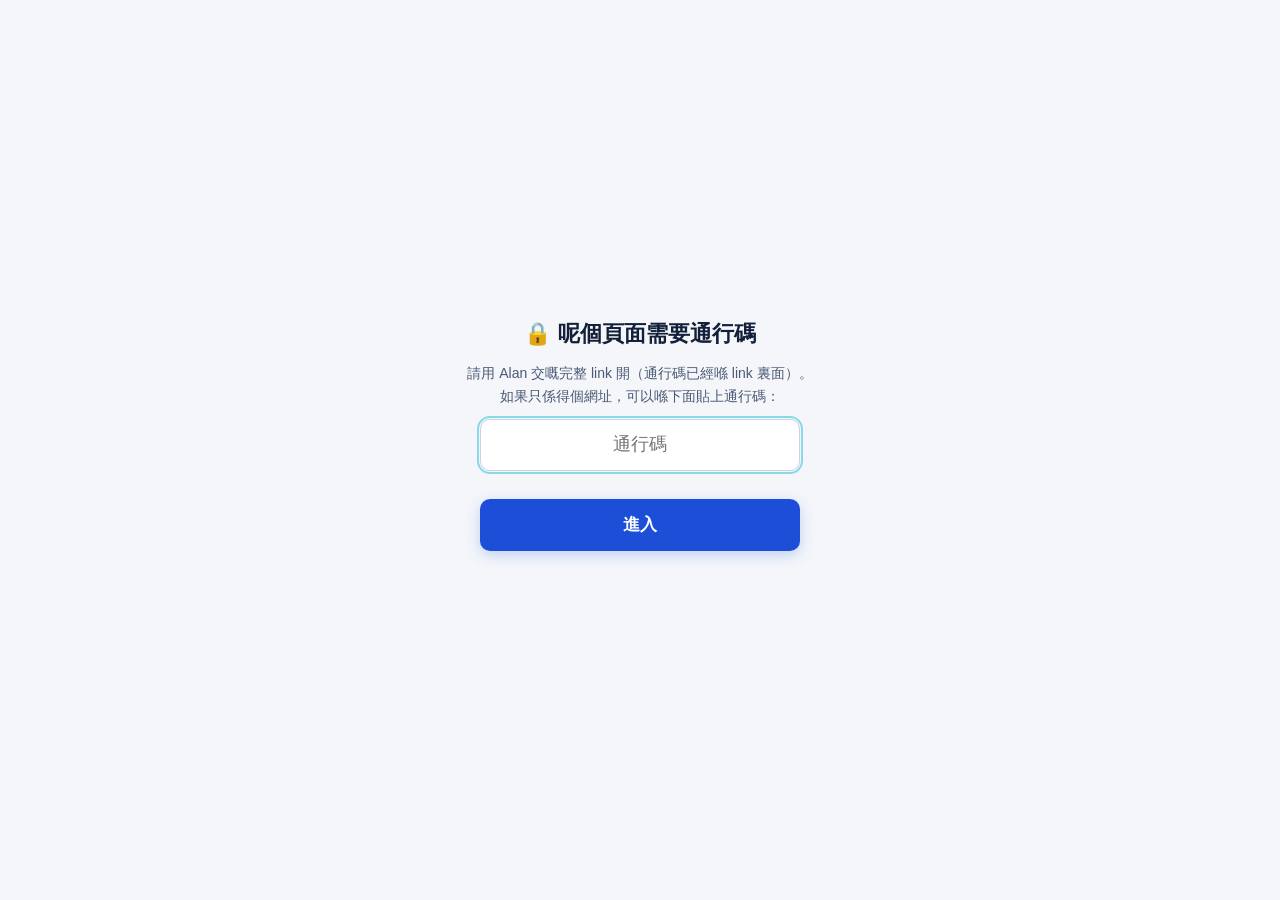
==== enter.html @ c5b7a1b3 "回復返之前：名單放返入 data.js" ====
<!DOCTYPE html>
<html lang="zh-HK">
<head>
<meta charset="utf-8">
<meta name="robots" content="noindex, nofollow">
<meta name="viewport" content="width=device-width, initial-scale=1, viewport-fit=cover, maximum-scale=1">
<title>Sparkle Q4 遊戲 — 入數</title>
<link rel="stylesheet" href="style.css?v=11">
</head>
<body>
<div class="wrap">

  <header class="top">
    <h1>🏁 Sparkle Q4 遊戲</h1>
    <div class="sub">填名 → 填分 → 提交</div>
    <div class="pill">終點線：<b id="finishTxt">—</b> 分</div>
  </header>

  <div class="card">
    <label class="lbl" for="who">① 揀返你個名</label>
    <select id="who"></select>

    <label class="lbl" for="pts">② 填今次拎到幾多分</label>
    <input class="big" id="pts" type="text" inputmode="numeric" pattern="[0-9\-]*" placeholder="0" autocomplete="off">
    <div class="hint">累加落總分 · 可以輸入負數扣分</div>

    <button id="submit">提交 →</button>
    <div class="err" id="err"></div>
  </div>

  <div class="card">
    <h2 class="sec">我最近入嘅數</h2>
    <div class="done-list" id="myLog"></div>
  </div>

  <footer class="foot">分數存喺本機瀏覽器</footer>
</div>

<nav class="tabbar">
  <div class="inner">
    <button class="ghost" id="navBoard">🏁 衝線頁</button>
    <button class="ghost active" id="navEnter">✍️ 入數</button>
  </div>
</nav>

<script src="data.js?v=12"></script>
<script>
const $ = (s) => document.querySelector(s);

function fillSelect() {
  const sel = $("#who");
  const list = curRoster();
  const cur = sel.value;
  sel.innerHTML = '<option value="">— 揀你個名 —</option>' +
    list.map((n) => '<option value="' + n + '">' + n + "</option>").join("");
  if (list.includes(cur)) sel.value = cur;
}

function err(msg) {
  $("#err").textContent = msg;
  $("#err").style.display = "block";
}

function renderMyLog() {
  const name = $("#who").value;
  const box = $("#myLog");
  if (!name) { box.innerHTML = '<div class="empty">揀返你個名就見到。</div>'; return; }
  const log = curLog().filter((e) => e.name === name).slice(0, 8);
  if (!log.length) { box.innerHTML = '<div class="empty">未有記錄。</div>'; return; }
  box.innerHTML = log.map((e) => {
    const sign = e.points >= 0 ? "+" : "";
    return "<div><span>" + fmtTime(e.time) + "</span><span>" + sign + fmt(e.points) + "</span></div>";
  }).join("");
}

function go() {
  const name = $("#who").value;
  location.href = "index.html" + (name ? "?me=" + encodeURIComponent(name) : "");
}

function submit(name, pts) {
  // 有共用後端：送去 Google Sheet，輪詢到確認為先跳轉
  if (API) {
    const before = (REMOTE && REMOTE.scores[name]) || 0;
    $("#pts").value = "";
    apiAdd(name, pts).then(() => pollUntil(name, before + pts, 0));
  } else {
    addScore(name, pts);
    go();
  }
}

// 最多等 20 秒等 Google 寫入；失敗要講，唔可以靜靜哋當成功
async function pollUntil(name, want, tries) {
  if (tries > 20) return failSubmit();
  const d = await apiGet();
  const got = d && d.scores ? Number(d.scores[name]) || 0 : 0;
  if (got >= want) {
    REMOTE = { roster: d.roster || [], scores: d.scores || {}, log: d.log || [] };
    try {
      sessionStorage.setItem("q4_boot", JSON.stringify(REMOTE));
    } catch (e) {}
    return go();
  }
  await new Promise((r) => setTimeout(r, 1000));
  pollUntil(name, want, tries + 1);
}

function failSubmit() {
  const b = $("#submit");
  b.disabled = false;
  b.textContent = "提交 →";
  err("提交唔到，請檢查網絡再試一次。");
}

function init() {
  $("#finishTxt").textContent = fmt(FINISH);
  fillSelect();
  $("#who").addEventListener("change", renderMyLog);
  renderMyLog();
  if (API) syncRemote().then(() => { fillSelect(); renderMyLog(); });

  $("#pts").addEventListener("input", (e) => {
    e.target.value = e.target.value.replace(/[^\d\-]/g, "");
  });

  $("#submit").addEventListener("click", () => {
    $("#err").style.display = "none";
    const name = $("#who").value;
    const v = $("#pts").value.trim();
    if (!name) return err("請先揀返你個名。");
    if (v === "" || isNaN(Number(v))) return err("請輸入分數。");
    if (Number(v) === 0) return err("分數唔可以係 0。");
    $("#submit").disabled = true;
    $("#submit").textContent = "提交緊…";
    submit(name, Number(v));
  });

  $("#pts").addEventListener("keydown", (e) => { if (e.key === "Enter") $("#submit").click(); });
  $("#navBoard").addEventListener("click", go);
  $("#navEnter").addEventListener("click", (e) => e.preventDefault());

  window.addEventListener("storage", () => { fillSelect(); renderMyLog(); });
}

if (gateInit()) init();
</script>
</body>
</html>
---- style.css ----
/* ============================================================
   Q4 衝線競賽 — 手機優先 · 淺色主題
   ============================================================ */

:root {
  --bg: #eef2f8;
  --panel: #ffffff;
  --panel2: #f7f9fd;
  --line: #dfe6f0;
  --txt: #16203a;
  --dim: #5a6a85;
  --lane: #e6ecf6;
  --c1: #2563eb;
  --c2: #06b6d4;
  --gold: #d97706;
  --goldbg: #fef3c7;
  --bluebg: #dbeafe;
  --tap: 52px;
  --shadow: 0 1px 3px rgba(22, 32, 58, .06), 0 6px 18px rgba(22, 32, 58, .05);
}

* { box-sizing: border-box; -webkit-tap-highlight-color: transparent; }

html { -webkit-text-size-adjust: 100%; }

body {
  margin: 0;
  background: var(--bg);
  color: var(--txt);
  font-family: "Noto Sans HK", "PingFang HK", -apple-system, "Microsoft JhengHei", "Segoe UI", sans-serif;
  min-height: 100dvh;
  padding: 14px 12px 96px;
  font-size: 16px;
  line-height: 1.5;
}

.wrap { max-width: 560px; margin: 0 auto; }

/* ---------- 頂部 ---------- */
header.top { text-align: center; margin-bottom: 14px; }
header.top h1 { margin: 0 0 4px; font-size: 23px; letter-spacing: .5px; color: #0f172a; }
header.top .sub { color: var(--dim); font-size: 13px; }

.pill {
  display: inline-block; margin-top: 9px;
  padding: 7px 14px; border-radius: 999px;
  background: #fff;
  border: 1px solid var(--line);
  font-size: 13px;
  box-shadow: var(--shadow);
}
.pill b { color: var(--gold); }

.card {
  background: var(--panel);
  border: 1px solid var(--line);
  border-radius: 16px;
  padding: 16px;
  margin-bottom: 14px;
  box-shadow: var(--shadow);
}

h2.sec {
  font-size: 14px; color: var(--dim); font-weight: 700;
  margin: 0 0 10px; letter-spacing: .5px;
}

/* ---------- 統計 ---------- */
.stats { display: grid; grid-template-columns: 1fr 1fr; gap: 10px; }
.stat {
  background: var(--panel2); border: 1px solid var(--line);
  border-radius: 14px; padding: 12px;
}
.stat.wide { grid-column: 1 / -1; }
.stat .k { color: var(--dim); font-size: 12px; }
.stat .v { font-size: 22px; font-weight: 800; margin-top: 3px; font-variant-numeric: tabular-nums; }
.stat .v.sm { font-size: 14px; line-height: 1.5; }
.stat .v.gold { color: var(--gold); }

/* 頭三名 */
.podium { display: grid; gap: 6px; margin-top: 2px; }
.pod {
  display: flex; align-items: center; gap: 8px;
  font-size: 14px; font-weight: 700;
}
.pod .m { width: 20px; flex: 0 0 20px; }
.pod .n { flex: 1 1 auto; overflow: hidden; text-overflow: ellipsis; white-space: nowrap; }
.pod .s { font-variant-numeric: tabular-nums; color: var(--dim); font-weight: 700; font-size: 13px; }
.pod.p1 .n { color: var(--gold); }
.pod.p1 .s { color: var(--gold); }
.pod.empty .n, .pod.empty .s { color: #b3bdd0; font-weight: 500; }

/* ---------- 團隊總進度 ---------- */
.team .bar {
  height: 30px; border-radius: 10px; overflow: hidden; position: relative;
  background: repeating-linear-gradient(90deg, var(--lane) 0 18px, #eef2f8 18px 36px);
  border: 1px solid var(--line);
}
.team .bar .fill {
  position: absolute; top: 0; left: 0; bottom: 0;
  background: linear-gradient(90deg, var(--c1), var(--c2), var(--gold));
  transition: width .6s ease;
}
.team .meta { display: flex; justify-content: space-between; font-size: 12px; color: var(--dim); margin-top: 7px; }
.team .meta b { color: var(--txt); }
.team .meta b.g { color: var(--gold); }

/* ---------- 緊湊總覽 ---------- */
.legend {
  display: flex; justify-content: space-between; align-items: center;
  font-size: 10px; color: var(--dim); margin: 0 2px 8px;
}
.legend .fin { color: #475569; }

.ovrow {
  display: flex; align-items: center; gap: 8px;
  padding: 7px 10px;
  background: var(--panel2); border: 1px solid var(--line);
  border-radius: 11px; margin-bottom: 6px;
}
.ovrow.me { box-shadow: 0 0 0 2px var(--c2) inset; }
.ovrow .rank { width: 22px; height: 22px; flex: 0 0 22px; font-size: 11px; border-radius: 7px; }
.ovrow .nm { flex: 0 0 74px; font-size: 13px; }
.ovrow .t { flex: 1 1 auto; min-width: 60px; }
.ovrow .t .track { height: 14px; }
.ovrow .t .flag { display: none; }
.ovrow .t .finish { top: -3px; bottom: -3px; }
.ovrow .t .finish::before { border-left-width: 2px; border-left-color: #64748b; }
.ovrow .t .runner .dot { width: 10px; height: 10px; box-shadow: 0 0 0 2px rgba(255, 255, 255, .9); }
.ovrow .val {
  flex: 0 0 66px; text-align: right;
  font-size: 13px; font-weight: 800; font-variant-numeric: tabular-nums;
}
.ovrow .val.passed { color: var(--gold); }
.ovrow .val small { display: block; font-size: 9px; font-weight: 700; color: #6b7a92; }

/* ---------- 榜單行 ---------- */
.row {
  background: var(--panel2);
  border: 1px solid var(--line);
  border-radius: 14px;
  padding: 11px 13px;
  margin-bottom: 9px;
}
.row.top1 { border-color: #f0c674; background: #fffdf7; }
.row.me { box-shadow: 0 0 0 2px var(--c2) inset; }

.rname { display: flex; align-items: center; gap: 10px; margin-bottom: 8px; }
.rank {
  width: 30px; height: 30px; flex: 0 0 30px; border-radius: 9px;
  display: grid; place-items: center; font-weight: 800; font-size: 13px;
  background: #fff; border: 1px solid var(--line); color: var(--dim);
}
.rank.r1 { background: #fbbf24; color: #422006; border-color: #f59e0b; }
.rank.r2 { background: #e2e8f0; color: #1e293b; border-color: #cbd5e1; }
.rank.r3 { background: #fdba74; color: #431407; border-color: #fb923c; }

.nm { font-weight: 700; font-size: 16px; flex: 1 1 auto; overflow: hidden; text-overflow: ellipsis; white-space: nowrap; }
.nm .badge {
  margin-left: 6px; font-size: 10px; font-weight: 700;
  padding: 2px 7px; border-radius: 999px;
  background: var(--goldbg); color: var(--gold);
  border: 1px solid #fcd34d; vertical-align: middle;
}
.nm .mytag {
  margin-left: 6px; font-size: 10px; font-weight: 700; padding: 2px 7px;
  border-radius: 999px; background: var(--bluebg); color: #1d4ed8;
  border: 1px solid #bfdbfe; vertical-align: middle;
}

.rnums { display: flex; align-items: baseline; justify-content: space-between; }
.score { font-size: 21px; font-weight: 800; font-variant-numeric: tabular-nums; }
.score .u { font-size: 12px; color: var(--dim); font-weight: 600; margin-left: 3px; }
.gap { font-size: 13px; text-align: right; font-variant-numeric: tabular-nums; }
.gap.behind { color: #1d4ed8; }
.gap.passed { color: var(--gold); font-weight: 800; }
.gap .sub { display: block; font-size: 11px; color: #6b7a92; font-weight: 600; }

/* ---------- 跑道 ---------- */
.trackwrap { margin-top: 10px; }
.track { position: relative; height: 22px; }
.lane {
  position: absolute; inset: 0; border-radius: 8px; overflow: hidden;
  background: repeating-linear-gradient(90deg, var(--lane) 0 18px, #eef2f8 18px 36px);
  border: 1px solid var(--line);
}
.fill {
  position: absolute; top: 0; left: 0; bottom: 0;
  background: linear-gradient(90deg, var(--c1), var(--c2));
  transition: width .6s ease;
}
.track.passed .fill { background: linear-gradient(90deg, var(--c1) 0%, var(--c2) 45%, var(--gold) 100%); }
.finish { position: absolute; top: -6px; bottom: -6px; width: 0; }
.finish::before { content: ""; position: absolute; top: 0; bottom: 0; left: -1px; border-left: 3px dashed #475569; }
.flag { position: absolute; top: -17px; left: -9px; font-size: 13px; }
.runner { position: absolute; top: 50%; }
.runner .dot {
  position: absolute; transform: translate(-50%, -50%);
  width: 13px; height: 13px; border-radius: 50%; background: #1e293b;
  box-shadow: 0 0 0 2px rgba(255, 255, 255, .95), 0 1px 3px rgba(0, 0, 0, .2);
  transition: left .6s ease;
}
.scalebar { display: flex; justify-content: space-between; font-size: 10px; color: #6b7a92; font-weight: 600; margin-top: 5px; }

/* ---------- 表單 ---------- */
label.lbl { display: block; font-size: 13px; color: var(--dim); margin: 14px 0 6px; }
select, input, textarea {
  width: 100%; padding: 15px 14px;
  background: #fff; color: var(--txt);
  border: 1px solid var(--line); border-radius: 14px;
  font-size: 17px; font-family: inherit;
  min-height: var(--tap);
  -webkit-appearance: none; appearance: none;
}
select {
  background-image: url("data:image/svg+xml;utf8,<svg xmlns='http://www.w3.org/2000/svg' viewBox='0 0 24 24' fill='%235a6a85'><path d='M7 10l5 5 5-5z'/></svg>");
  background-repeat: no-repeat; background-position: right 12px center; background-size: 22px;
  padding-right: 40px;
}
select:focus, input:focus { outline: 2px solid rgba(6, 182, 212, .45); outline-offset: 1px; }
input.big { font-size: 30px; font-weight: 800; letter-spacing: .5px; text-align: center; }
.hint { font-size: 12px; color: var(--dim); margin-top: 7px; text-align: center; }
.err { color: #dc2626; font-size: 14px; margin-top: 10px; text-align: center; display: none; }

button {
  width: 100%; min-height: var(--tap); margin-top: 16px; padding: 15px;
  font-size: 17px; font-weight: 800; font-family: inherit;
  color: #fff; background: linear-gradient(90deg, var(--c2), var(--c1));
  border: 0; border-radius: 14px; cursor: pointer;
  box-shadow: 0 4px 14px rgba(37, 99, 235, .25);
}
button:active { transform: scale(.985); filter: brightness(1.05); }
button:disabled { opacity: .6; }
button.ghost {
  background: #fff; color: var(--dim);
  border: 1px solid var(--line); font-size: 14px; padding: 12px; margin-top: 0; font-weight: 600;
  box-shadow: none;
}
.btnrow { display: flex; gap: 10px; margin-top: 12px; }
.btnrow button { flex: 1 1 0; margin-top: 0; }

/* 底部固定導航 */
.tabbar {
  position: fixed; left: 0; right: 0; bottom: 0; z-index: 20;
  padding: 10px 12px calc(10px + env(safe-area-inset-bottom));
  background: rgba(255, 255, 255, .95);
  backdrop-filter: blur(10px);
  border-top: 1px solid var(--line);
}
.tabbar .inner { max-width: 560px; margin: 0 auto; display: flex; gap: 10px; }
.tabbar button { margin-top: 0; }
.tabbar button.active { color: #1d4ed8; border-color: #bfdbfe; background: var(--bluebg); }

/* ---------- 記錄 ---------- */
.done-list div {
  display: flex; justify-content: space-between;
  padding: 9px 0; border-bottom: 1px dashed var(--line);
  font-size: 14px; color: var(--dim);
}
.done-list div:last-child { border-bottom: 0; }
.empty { color: #7b879b; font-size: 13px; text-align: center; padding: 14px 0; }

footer.foot { text-align: center; color: #7b879b; font-size: 11px; margin-top: 18px; }
a { color: var(--c1); }

.roster-edit { display: flex; gap: 8px; margin-top: 10px; }
.roster-edit input { font-size: 15px; padding: 12px; min-height: 46px; }
.roster-edit button { width: auto; margin: 0; padding: 12px 16px; font-size: 15px; min-height: 46px; }
.tags { display: flex; flex-wrap: wrap; gap: 8px; margin-top: 12px; }
.tag {
  display: inline-flex; align-items: center; gap: 6px;
  background: #fff; border: 1px solid var(--line);
  border-radius: 999px; padding: 7px 6px 7px 13px; font-size: 14px;
}
.tag button {
  all: unset; cursor: pointer; color: var(--dim);
  font-size: 14px; padding: 6px 9px; border-radius: 999px; min-height: 0;
}
.tag button:active { background: #fee2e2; color: #dc2626; }

table.log { width: 100%; border-collapse: collapse; font-size: 13px; }
table.log th, table.log td { padding: 9px 4px; text-align: left; border-bottom: 1px solid var(--line); }
table.log th { color: var(--dim); font-weight: 600; }
table.log td.n, table.log th.n { text-align: right; font-variant-numeric: tabular-nums; }
tr.pos td.n { color: #047857; font-weight: 700; }
tr.neg td.n { color: #dc2626; }

/* ---------- 大螢幕 ---------- */
@media (min-width: 720px) {
  .wrap { max-width: 720px; }
  body { padding: 24px 16px 40px; }
  .stats { grid-template-columns: 1fr 1fr; }
  .stat.wide { grid-column: auto; }
  .tabbar { display: none; }
  header.top h1 { font-size: 28px; }
}

/* ---------- 通行碼閘門 ---------- */
body.gated .wrap, body.gated .tabbar { display: none !important; }
.gatebox {
  position: fixed; inset: 0; z-index: 9999;
  background: #f4f6fa; color: #12203a;
  display: flex; flex-direction: column; align-items: center; justify-content: center;
  gap: 12px; padding: 24px; text-align: center;
}
.gatetitle { font-size: 22px; font-weight: 800; }
.gatesub { font-size: 14px; line-height: 1.6; color: #4a5a75; max-width: 420px; }
.gatebox input {
  width: 100%; max-width: 320px; font-size: 18px; padding: 12px 14px;
  border: 1px solid #c9d3e2; border-radius: 10px; text-align: center;
}
.gatebox button {
  width: 100%; max-width: 320px; padding: 13px 16px; font-size: 17px; font-weight: 700;
  border: 0; border-radius: 10px; background: #1d4ed8; color: #fff; cursor: pointer;
}
.gateerr { color: #b91c1c; font-size: 14px; min-height: 20px; }
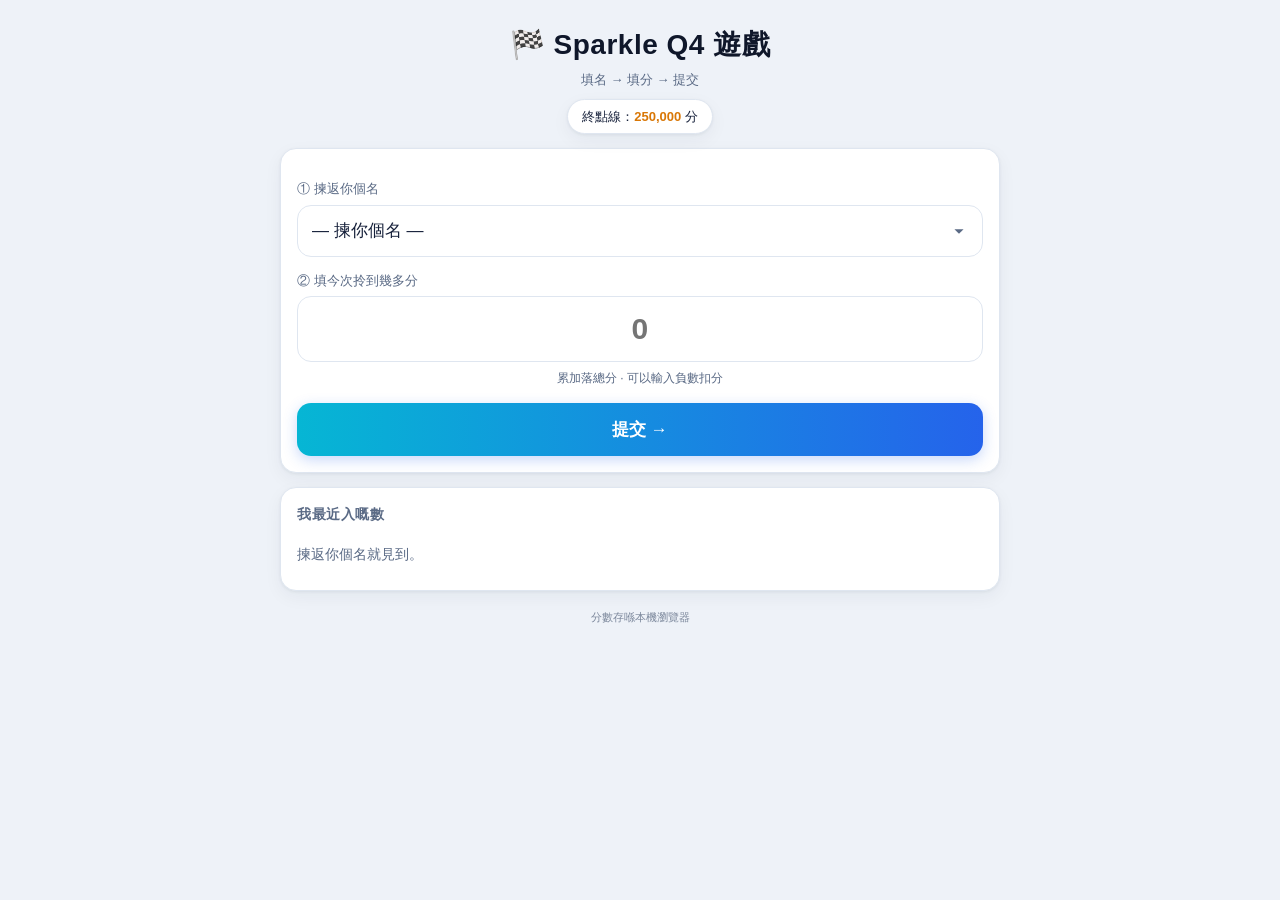
==== commit c61e83ef: "回復：拎走通行碼閘門，網站公開直接入" ====
--- a/enter.html
+++ b/enter.html
@@ -2,10 +2,9 @@
 <html lang="zh-HK">
 <head>
 <meta charset="utf-8">
-<meta name="robots" content="noindex, nofollow">
 <meta name="viewport" content="width=device-width, initial-scale=1, viewport-fit=cover, maximum-scale=1">
 <title>Sparkle Q4 遊戲 — 入數</title>
-<link rel="stylesheet" href="style.css?v=11">
+<link rel="stylesheet" href="style.css?v=13">
 </head>
 <body>
 <div class="wrap">
@@ -43,7 +42,7 @@
   </div>
 </nav>
 
-<script src="data.js?v=12"></script>
+<script src="data.js?v=13"></script>
 <script>
 const $ = (s) => document.querySelector(s);
 
@@ -143,7 +142,7 @@
   window.addEventListener("storage", () => { fillSelect(); renderMyLog(); });
 }
 
-if (gateInit()) init();
+init();
 </script>
 </body>
 </html>
--- a/style.css
+++ b/style.css
@@ -294,23 +294,3 @@
   .tabbar { display: none; }
   header.top h1 { font-size: 28px; }
 }
-
-/* ---------- 通行碼閘門 ---------- */
-body.gated .wrap, body.gated .tabbar { display: none !important; }
-.gatebox {
-  position: fixed; inset: 0; z-index: 9999;
-  background: #f4f6fa; color: #12203a;
-  display: flex; flex-direction: column; align-items: center; justify-content: center;
-  gap: 12px; padding: 24px; text-align: center;
-}
-.gatetitle { font-size: 22px; font-weight: 800; }
-.gatesub { font-size: 14px; line-height: 1.6; color: #4a5a75; max-width: 420px; }
-.gatebox input {
-  width: 100%; max-width: 320px; font-size: 18px; padding: 12px 14px;
-  border: 1px solid #c9d3e2; border-radius: 10px; text-align: center;
-}
-.gatebox button {
-  width: 100%; max-width: 320px; padding: 13px 16px; font-size: 17px; font-weight: 700;
-  border: 0; border-radius: 10px; background: #1d4ed8; color: #fff; cursor: pointer;
-}
-.gateerr { color: #b91c1c; font-size: 14px; min-height: 20px; }
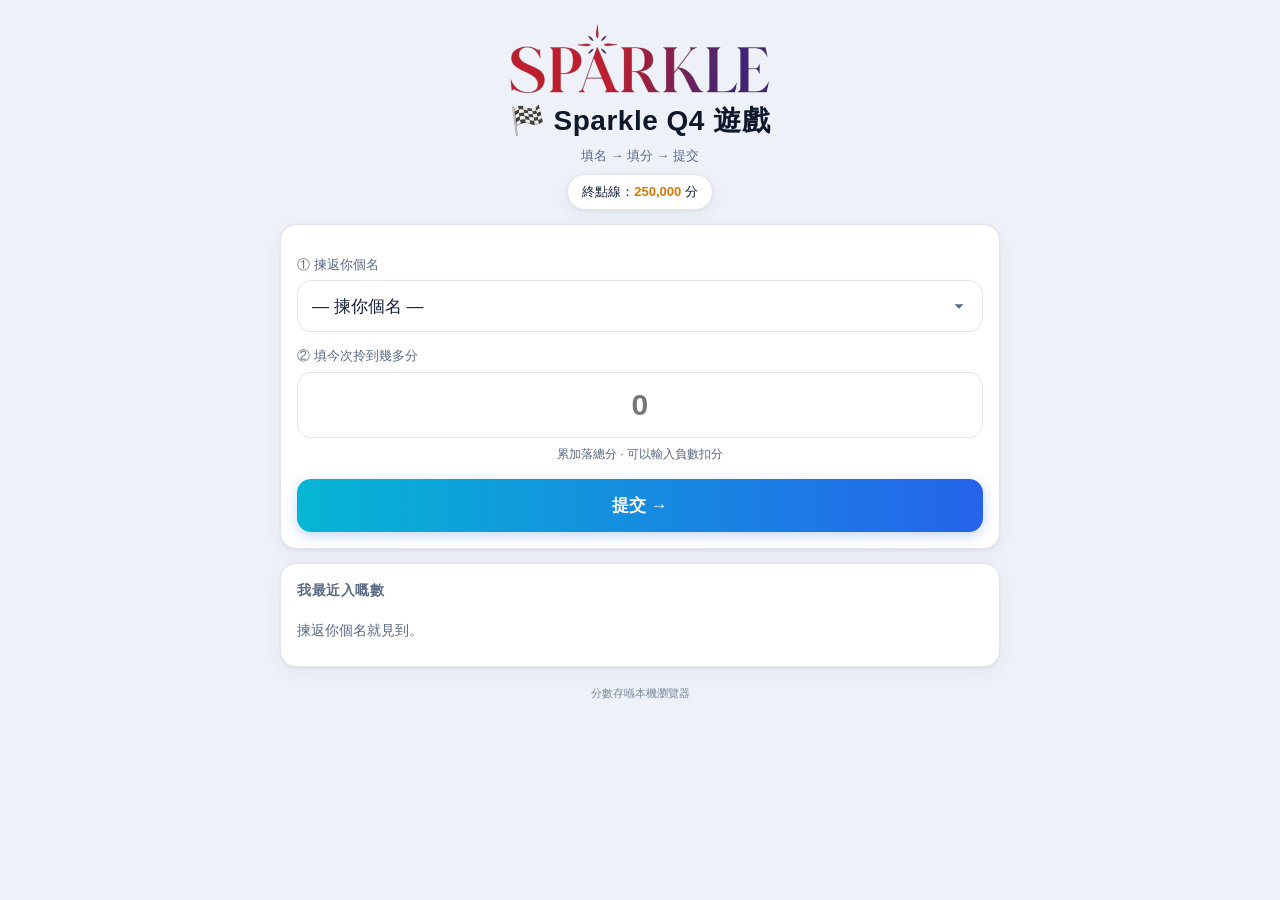
==== commit a07ec2f7: "加 SPARKLE logo 同 favicon（bookmark icon）" ====
--- a/enter.html
+++ b/enter.html
@@ -4,12 +4,16 @@
 <meta charset="utf-8">
 <meta name="viewport" content="width=device-width, initial-scale=1, viewport-fit=cover, maximum-scale=1">
 <title>Sparkle Q4 遊戲 — 入數</title>
-<link rel="stylesheet" href="style.css?v=13">
+<link rel="icon" href="assets/favicon.svg" type="image/svg+xml">
+<link rel="icon" href="assets/favicon.ico" sizes="any">
+<link rel="apple-touch-icon" href="assets/apple-touch-icon.png">
+<link rel="stylesheet" href="style.css?v=14">
 </head>
 <body>
 <div class="wrap">
 
   <header class="top">
+    <img class="brandlogo" src="assets/logo.png?v=1" alt="SPARKLE">
     <h1>🏁 Sparkle Q4 遊戲</h1>
     <div class="sub">填名 → 填分 → 提交</div>
     <div class="pill">終點線：<b id="finishTxt">—</b> 分</div>
--- a/style.css
+++ b/style.css
@@ -38,6 +38,7 @@
 
 /* ---------- 頂部 ---------- */
 header.top { text-align: center; margin-bottom: 14px; }
+header.top .brandlogo { display: block; margin: 0 auto 6px; width: min(260px, 72%); height: auto; }
 header.top h1 { margin: 0 0 4px; font-size: 23px; letter-spacing: .5px; color: #0f172a; }
 header.top .sub { color: var(--dim); font-size: 13px; }
 
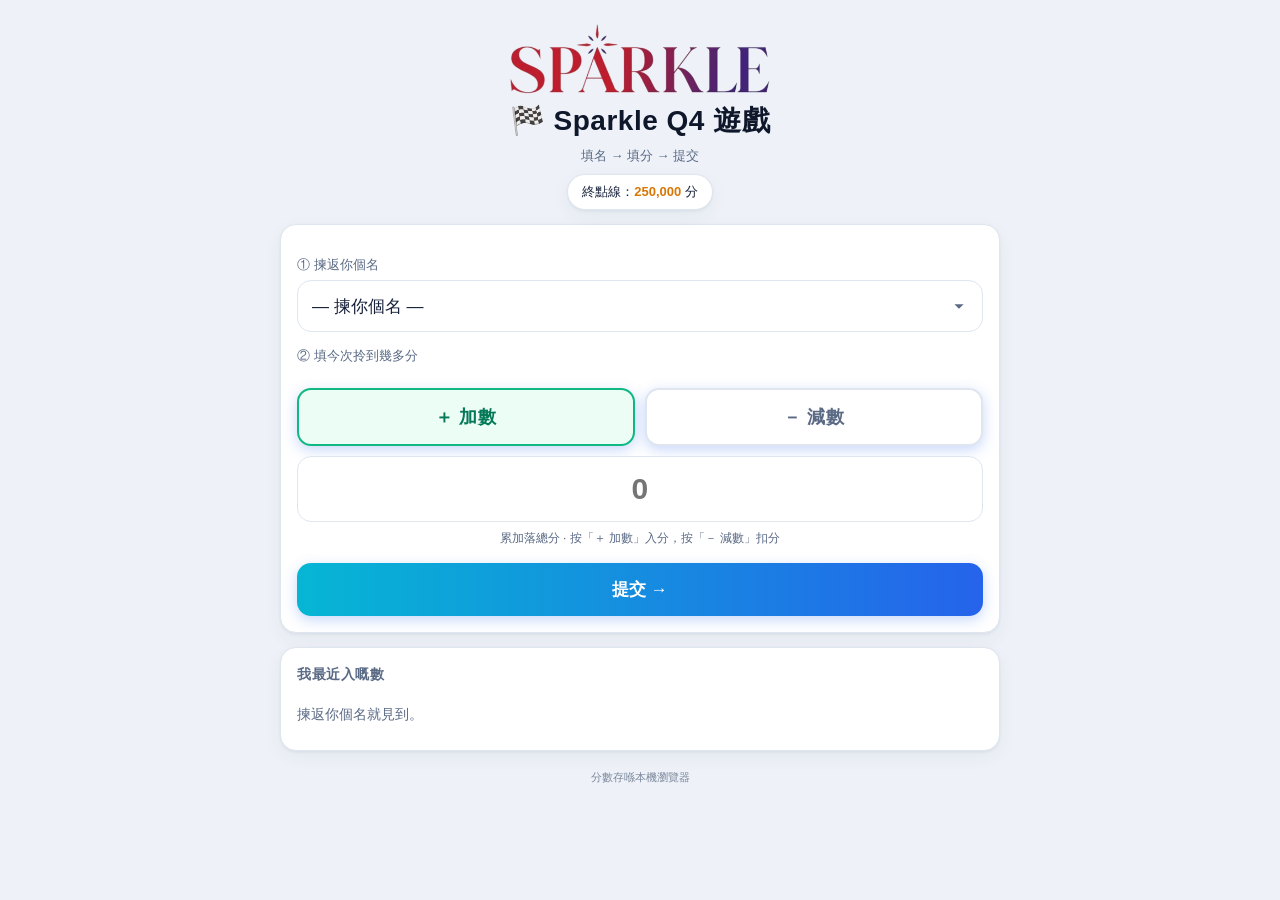
==== commit 29ade7a2: "入數頁加「＋加數 / －減數」按鈕" ====
--- a/enter.html
+++ b/enter.html
@@ -7,7 +7,7 @@
 <link rel="icon" href="assets/favicon.svg" type="image/svg+xml">
 <link rel="icon" href="assets/favicon.ico" sizes="any">
 <link rel="apple-touch-icon" href="assets/apple-touch-icon.png">
-<link rel="stylesheet" href="style.css?v=14">
+<link rel="stylesheet" href="style.css?v=15">
 </head>
 <body>
 <div class="wrap">
@@ -24,8 +24,12 @@
     <select id="who"></select>
 
     <label class="lbl" for="pts">② 填今次拎到幾多分</label>
-    <input class="big" id="pts" type="text" inputmode="numeric" pattern="[0-9\-]*" placeholder="0" autocomplete="off">
-    <div class="hint">累加落總分 · 可以輸入負數扣分</div>
+    <div class="signrow" role="group" aria-label="加減">
+      <button type="button" class="signbtn plus active" id="btnPlus">＋ 加數</button>
+      <button type="button" class="signbtn minus" id="btnMinus">－ 減數</button>
+    </div>
+    <input class="big" id="pts" type="text" inputmode="numeric" pattern="[0-9]*" placeholder="0" autocomplete="off">
+    <div class="hint" id="ptHint">累加落總分 · 按「＋ 加數」入分，按「－ 減數」扣分</div>
 
     <button id="submit">提交 →</button>
     <div class="err" id="err"></div>
@@ -46,7 +50,7 @@
   </div>
 </nav>
 
-<script src="data.js?v=13"></script>
+<script src="data.js?v=14"></script>
 <script>
 const $ = (s) => document.querySelector(s);
 
@@ -124,8 +128,23 @@
   if (API) syncRemote().then(() => { fillSelect(); renderMyLog(); });
 
   $("#pts").addEventListener("input", (e) => {
-    e.target.value = e.target.value.replace(/[^\d\-]/g, "");
+    e.target.value = e.target.value.replace(/[^\d]/g, "");
   });
+
+  // 加數 / 減數 切換
+  let sign = 1;
+  function setSign(s) {
+    sign = s;
+    $("#btnPlus").classList.toggle("active", s > 0);
+    $("#btnMinus").classList.toggle("active", s < 0);
+    $("#pts").classList.toggle("isMinus", s < 0);
+    $("#ptHint").textContent = s > 0
+      ? "累加落總分 · 按「＋ 加數」入分，按「－ 減數」扣分"
+      : "會扣分 · 按「－ 減數」生效，輸入幾多就扣幾多";
+  }
+  $("#btnPlus").addEventListener("click", () => setSign(1));
+  $("#btnMinus").addEventListener("click", () => setSign(-1));
+  setSign(1);
 
   $("#submit").addEventListener("click", () => {
     $("#err").style.display = "none";
@@ -133,10 +152,11 @@
     const v = $("#pts").value.trim();
     if (!name) return err("請先揀返你個名。");
     if (v === "" || isNaN(Number(v))) return err("請輸入分數。");
-    if (Number(v) === 0) return err("分數唔可以係 0。");
+    const num = Number(v) * sign;
+    if (num === 0) return err("分數唔可以係 0。");
     $("#submit").disabled = true;
     $("#submit").textContent = "提交緊…";
-    submit(name, Number(v));
+    submit(name, num);
   });
 
   $("#pts").addEventListener("keydown", (e) => { if (e.key === "Enter") $("#submit").click(); });
--- a/style.css
+++ b/style.css
@@ -220,6 +220,19 @@
 }
 select:focus, input:focus { outline: 2px solid rgba(6, 182, 212, .45); outline-offset: 1px; }
 input.big { font-size: 30px; font-weight: 800; letter-spacing: .5px; text-align: center; }
+input.big.isMinus { color: #b91c1c; }
+
+/* 加數 / 減數 按鈕 */
+.signrow { display: flex; gap: 10px; margin: 0 0 10px; }
+.signbtn {
+  flex: 1; min-height: var(--tap); border-radius: 14px; border: 2px solid var(--line);
+  background: #fff; color: var(--dim); font-size: 18px; font-weight: 800; letter-spacing: .5px;
+  font-family: inherit; cursor: pointer; transition: background .12s, border-color .12s, color .12s;
+}
+.signbtn:active { transform: translateY(1px); }
+.signbtn.plus.active { background: #ecfdf5; border-color: #10b981; color: #047857; }
+.signbtn.minus.active { background: #fef2f2; border-color: #ef4444; color: #b91c1c; }
+
 .hint { font-size: 12px; color: var(--dim); margin-top: 7px; text-align: center; }
 .err { color: #dc2626; font-size: 14px; margin-top: 10px; text-align: center; display: none; }
 
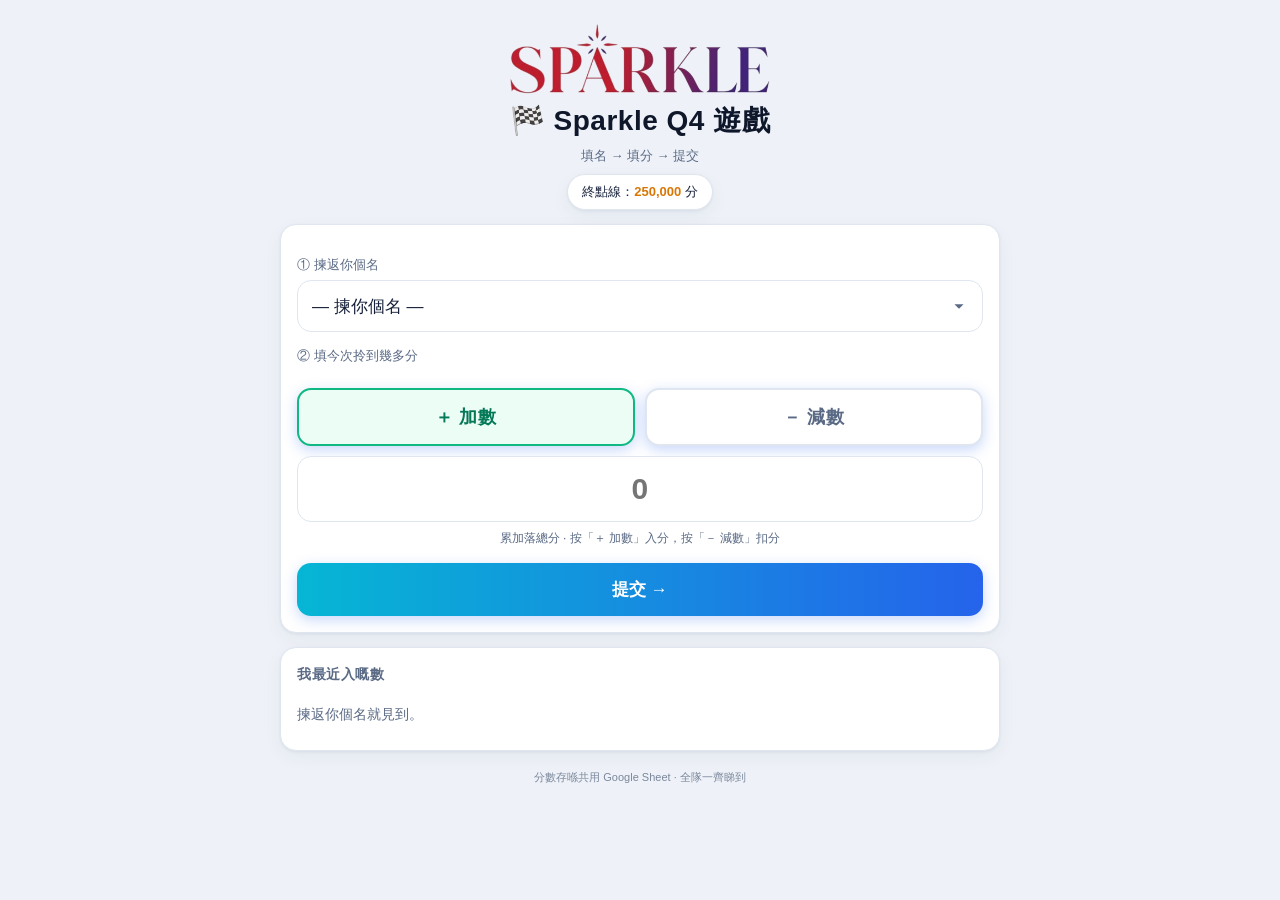
==== commit 1d58c8db: "頁尾改正確：分數存喺共用 Google Sheet" ====
--- a/enter.html
+++ b/enter.html
@@ -40,7 +40,7 @@
     <div class="done-list" id="myLog"></div>
   </div>
 
-  <footer class="foot">分數存喺本機瀏覽器</footer>
+  <footer class="foot">分數存喺共用 Google Sheet · 全隊一齊睇到</footer>
 </div>
 
 <nav class="tabbar">
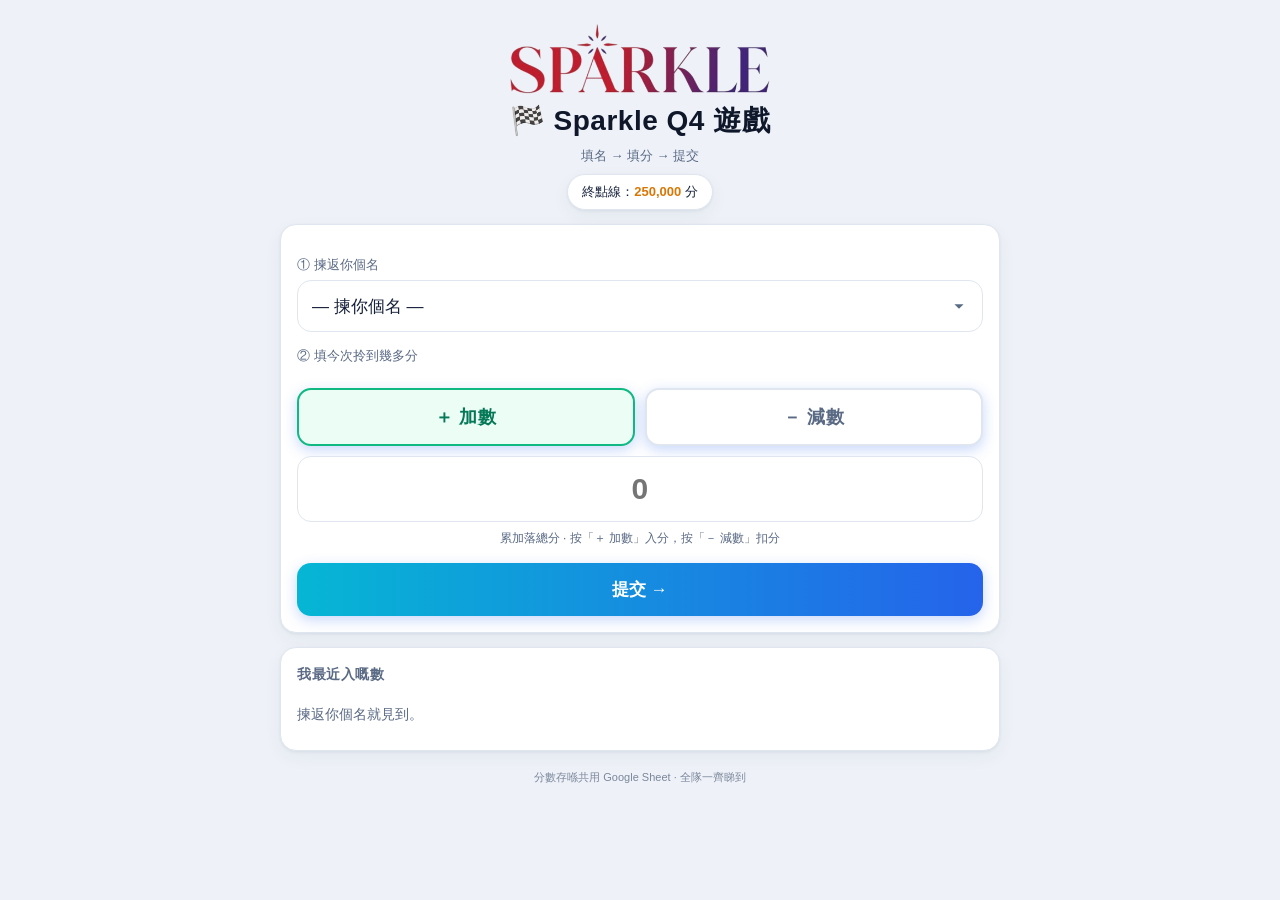
==== commit aed1b738: "全員總覽：人名換成照片 avatar + 行高增加" ====
--- a/enter.html
+++ b/enter.html
@@ -7,7 +7,7 @@
 <link rel="icon" href="assets/favicon.svg" type="image/svg+xml">
 <link rel="icon" href="assets/favicon.ico" sizes="any">
 <link rel="apple-touch-icon" href="assets/apple-touch-icon.png">
-<link rel="stylesheet" href="style.css?v=15">
+<link rel="stylesheet" href="style.css?v=18">
 </head>
 <body>
 <div class="wrap">
@@ -50,7 +50,7 @@
   </div>
 </nav>
 
-<script src="data.js?v=14"></script>
+<script src="data.js?v=15"></script>
 <script>
 const $ = (s) => document.querySelector(s);
 
--- a/style.css
+++ b/style.css
@@ -115,15 +115,18 @@
 
 .ovrow {
   display: flex; align-items: center; gap: 8px;
-  padding: 7px 10px;
+  padding: 10px 12px;
   background: var(--panel2); border: 1px solid var(--line);
   border-radius: 11px; margin-bottom: 6px;
+  min-height: 66px;
 }
 .ovrow.me { box-shadow: 0 0 0 2px var(--c2) inset; }
-.ovrow .rank { width: 22px; height: 22px; flex: 0 0 22px; font-size: 11px; border-radius: 7px; }
-.ovrow .nm { flex: 0 0 74px; font-size: 13px; }
+.ovrow .rank { width: 26px; height: 26px; flex: 0 0 26px; font-size: 11px; border-radius: 8px; }
+.ovrow .nm { flex: 0 0 64px; font-size: 13px; display: flex; align-items: center; justify-content: center; }
+.ovrow .nm .av { width: 46px; height: 46px; border-radius: 50%; object-fit: cover; border: 2px solid var(--line); }
+.ovrow .nm .nmtext { font-size: 13px; font-weight: 700; text-align: center; }
 .ovrow .t { flex: 1 1 auto; min-width: 60px; }
-.ovrow .t .track { height: 14px; }
+.ovrow .t .track { height: 16px; }
 .ovrow .t .flag { display: none; }
 .ovrow .t .finish { top: -3px; bottom: -3px; }
 .ovrow .t .finish::before { border-left-width: 2px; border-left-color: #64748b; }
